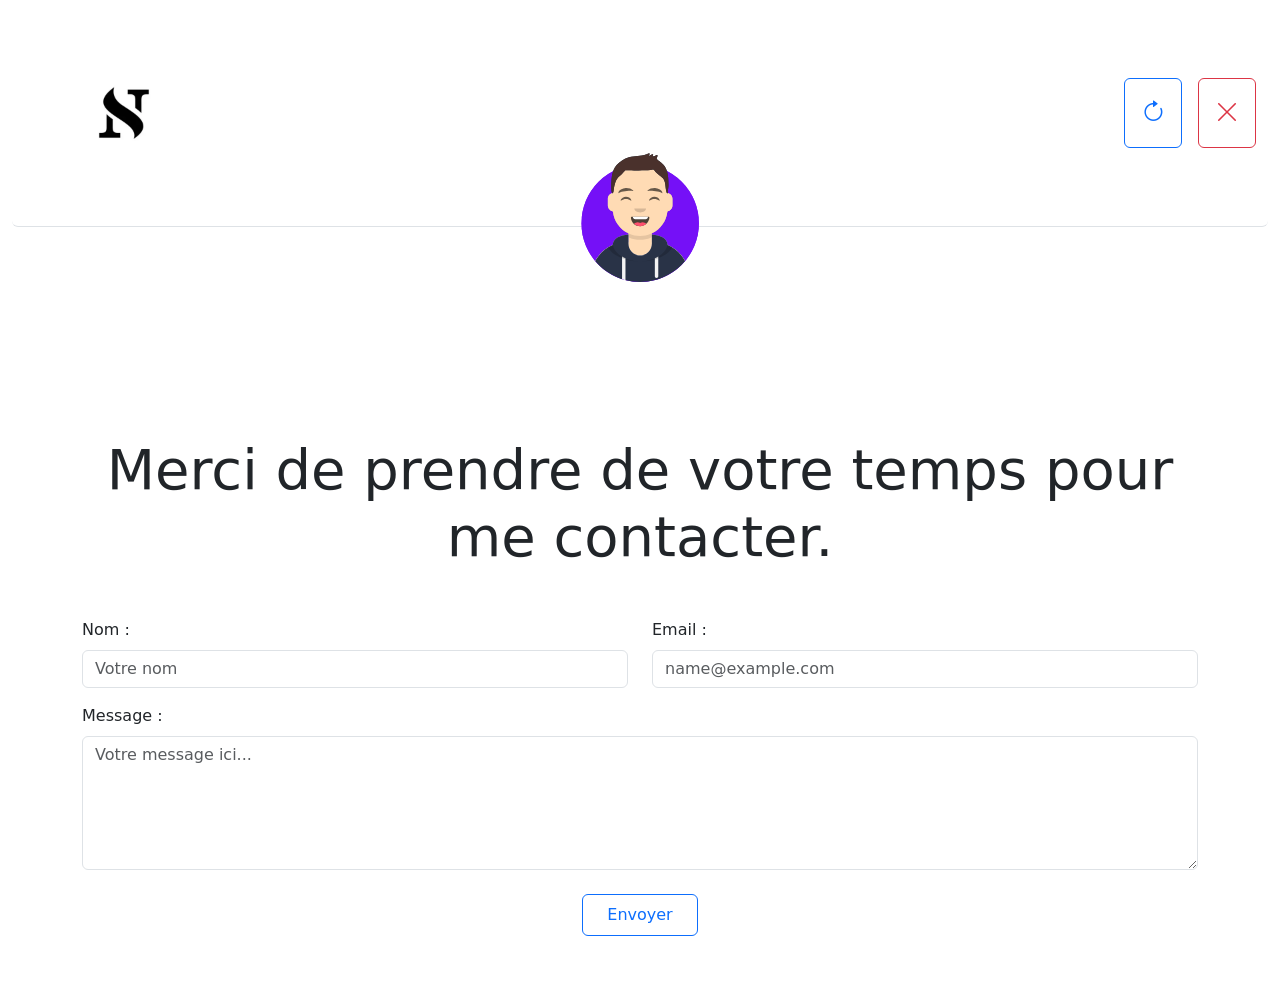
==== frontend/src/contact.html @ 76244762 "contact terminer non fonctionnel" ====
<!DOCTYPE html>
<html lang="en">
  <head>
    <meta charset="UTF-8" />
    <meta name="viewport" content="width=device-width, initial-scale=1.0" />
    <title>Contactez-moi</title>
    <link
      href="https://cdn.jsdelivr.net/npm/bootstrap@5.3.2/dist/css/bootstrap.min.css"
      rel="stylesheet"
    />
    <link
      rel="stylesheet"
      href="https://cdn.jsdelivr.net/npm/bootstrap-icons@1.10.5/font/bootstrap-icons.css"
    />
    <link href="index.css" rel="stylesheet" />
  </head>
  <body>
    <div class="container-fluid" id="navbar">
      <nav class="navbar navbar-expand-lg bg-white rounded border-bottom">
        <div class="container-fluid">
          <a
            class="navbar-brand"
            href="https://cvsillairenoah.fr"
            target="_blank"
          >
            <img
              src="./assets/logo.webp"
              class="img-fluid rounded"
              width="200"
              height="200"
            />
          </a>
          <button
            class="navbar-toggler"
            type="button"
            data-bs-toggle="collapse"
            data-bs-target="#navbarNavAltMarkup"
            aria-controls="navbarNavAltMarkup"
            aria-expanded="false"
            aria-label="Toggle navigation"
          >
            <span class="navbar-toggler-icon"></span>
          </button>

          <div
            class="collapse navbar-collapse justify-content-end"
            id="navbarNavAltMarkup"
          >
            <div class="d-flex justify-content-center gap-3">
              <button
                type="button"
                class="btn btn-outline-primary p-3"
                onclick="location.reload()"
                aria-label="Reload"
              >
                <i class="bi bi-arrow-clockwise fs-4"></i>
              </button>

              <a
                href="index.html"
                class="btn btn-outline-danger p-3"
                aria-label="Fermer"
              >
                <i class="bi bi-x-lg fs-4"></i>
              </a>
            </div>
          </div>
        </div>
      </nav>
    </div>

    <div class="container text-center negative-margin-top-img">
      <img
        src="./assets/noah.svg"
        class="img-fluid rounded p-3"
        width="150"
        height="150"
      />
    </div>

    <div class="container text-center my-5">
  <h1 class="display-4 mb-5">
    Merci de prendre de votre temps pour me contacter.
  </h1>

  <form>
    <div class="row mb-3">
      <div class="col-md-6 text-start">
        <label for="exampleFormControlInput2" class="form-label">Nom :</label>
        <input
          type="text"
          class="form-control"
          id="exampleFormControlInput2"
          placeholder="Votre nom"
        />
      </div>

      <div class="col-md-6 text-start">
        <label for="exampleFormControlInput1" class="form-label">Email :</label>
        <input
          type="email"
          class="form-control"
          id="exampleFormControlInput1"
          placeholder="name@example.com"
        />
      </div>
    </div>

    <div class="row mb-4">
      <div class="col text-start">
        <label for="exampleFormControlTextarea1" class="form-label">Message :</label>
        <textarea
          class="form-control"
          id="exampleFormControlTextarea1"
          rows="5"
          placeholder="Votre message ici..."
        ></textarea>
      </div>
    </div>

    <button type="submit" class="btn btn-outline-primary px-4 py-2">
      Envoyer
    </button>
  </form>
</div>
    </div>

    <script src="https://cdn.jsdelivr.net/npm/bootstrap@5.3.2/dist/js/bootstrap.bundle.min.js"></script>
  </body>
</html>
---- frontend/src/index.css ----
.negative-margin-top {
  position: relative;
  top: -100px;
}
.negative-margin-bottom {
  position: relative;
  bottom: -50px;
}
.negative-margin-top-img {
  position: relative;
  top: -90px;
}

/* Appliquer à toutes les cartes */
.card-large {
  min-height: 200px;   
  min-width: 350px;      /* Hauteur minimale */
  padding: 1.5rem;           /* Plus de contenu respirable */
  font-size: 1rem;           /* Texte légèrement agrandi */
  display: flex;
  flex-direction: column;
  justify-content: center;   /* Centrage vertical du contenu */
}

/* Responsive : sur mobile, les cartes prennent plus de largeur */
@media (max-width: 768px) {
  .card-large {
    width: 90% !important;
  }
}
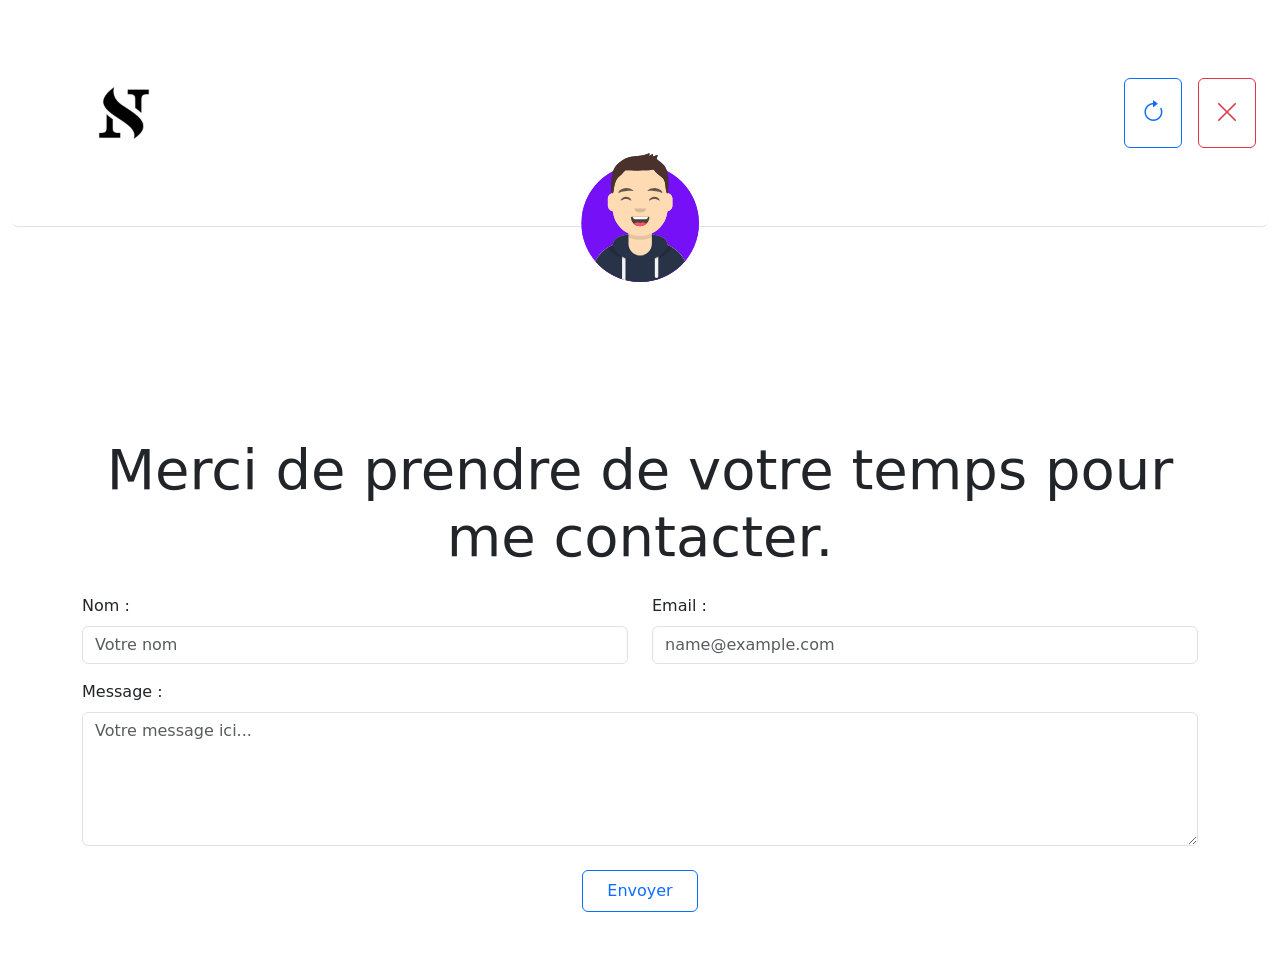
==== commit b18abe96: "formulaire fonctionnel + reception du mail sur mon telephone" ====
--- a/frontend/src/contact.html
+++ b/frontend/src/contact.html
@@ -1,66 +1,29 @@
 <!DOCTYPE html>
-<html lang="en">
+<html lang="fr">
   <head>
     <meta charset="UTF-8" />
     <meta name="viewport" content="width=device-width, initial-scale=1.0" />
     <title>Contactez-moi</title>
-    <link
-      href="https://cdn.jsdelivr.net/npm/bootstrap@5.3.2/dist/css/bootstrap.min.css"
-      rel="stylesheet"
-    />
-    <link
-      rel="stylesheet"
-      href="https://cdn.jsdelivr.net/npm/bootstrap-icons@1.10.5/font/bootstrap-icons.css"
-    />
+    <link href="https://cdn.jsdelivr.net/npm/bootstrap@5.3.2/dist/css/bootstrap.min.css" rel="stylesheet" />
+    <link rel="stylesheet" href="https://cdn.jsdelivr.net/npm/bootstrap-icons@1.10.5/font/bootstrap-icons.css" />
     <link href="index.css" rel="stylesheet" />
   </head>
   <body>
     <div class="container-fluid" id="navbar">
       <nav class="navbar navbar-expand-lg bg-white rounded border-bottom">
         <div class="container-fluid">
-          <a
-            class="navbar-brand"
-            href="https://cvsillairenoah.fr"
-            target="_blank"
-          >
-            <img
-              src="./assets/logo.webp"
-              class="img-fluid rounded"
-              width="200"
-              height="200"
-            />
+          <a class="navbar-brand" href="https://cvsillairenoah.fr" target="_blank" rel="noopener noreferrer">
+            <img src="./assets/logo.webp" class="img-fluid rounded" width="200" height="200" alt="Logo Noah Sillaire" />
           </a>
-          <button
-            class="navbar-toggler"
-            type="button"
-            data-bs-toggle="collapse"
-            data-bs-target="#navbarNavAltMarkup"
-            aria-controls="navbarNavAltMarkup"
-            aria-expanded="false"
-            aria-label="Toggle navigation"
-          >
+          <button class="navbar-toggler" type="button" data-bs-toggle="collapse" data-bs-target="#navbarNavAltMarkup">
             <span class="navbar-toggler-icon"></span>
           </button>
-
-          <div
-            class="collapse navbar-collapse justify-content-end"
-            id="navbarNavAltMarkup"
-          >
-            <div class="d-flex justify-content-center gap-3">
-              <button
-                type="button"
-                class="btn btn-outline-primary p-3"
-                onclick="location.reload()"
-                aria-label="Reload"
-              >
+          <div class="collapse navbar-collapse justify-content-end" id="navbarNavAltMarkup">
+            <div class="d-flex gap-3">
+              <button type="button" class="btn btn-outline-primary p-3" onclick="location.reload()">
                 <i class="bi bi-arrow-clockwise fs-4"></i>
               </button>
-
-              <a
-                href="index.html"
-                class="btn btn-outline-danger p-3"
-                aria-label="Fermer"
-              >
+              <a href="index.html" class="btn btn-outline-danger p-3">
                 <i class="bi bi-x-lg fs-4"></i>
               </a>
             </div>
@@ -70,61 +33,50 @@
     </div>
 
     <div class="container text-center negative-margin-top-img">
-      <img
-        src="./assets/noah.svg"
-        class="img-fluid rounded p-3"
-        width="150"
-        height="150"
-      />
+      <img src="./assets/noah.svg" class="img-fluid rounded p-3" width="150" height="150" alt="Portrait Noah" />
     </div>
 
     <div class="container text-center my-5">
-  <h1 class="display-4 mb-5">
-    Merci de prendre de votre temps pour me contacter.
-  </h1>
-
-  <form>
-    <div class="row mb-3">
-      <div class="col-md-6 text-start">
-        <label for="exampleFormControlInput2" class="form-label">Nom :</label>
-        <input
-          type="text"
-          class="form-control"
-          id="exampleFormControlInput2"
-          placeholder="Votre nom"
-        />
-      </div>
-
-      <div class="col-md-6 text-start">
-        <label for="exampleFormControlInput1" class="form-label">Email :</label>
-        <input
-          type="email"
-          class="form-control"
-          id="exampleFormControlInput1"
-          placeholder="name@example.com"
-        />
-      </div>
-    </div>
-
-    <div class="row mb-4">
-      <div class="col text-start">
-        <label for="exampleFormControlTextarea1" class="form-label">Message :</label>
-        <textarea
-          class="form-control"
-          id="exampleFormControlTextarea1"
-          rows="5"
-          placeholder="Votre message ici..."
-        ></textarea>
-      </div>
-    </div>
-
-    <button type="submit" class="btn btn-outline-primary px-4 py-2">
-      Envoyer
-    </button>
-  </form>
-</div>
+      <h1 class="display-4 mb-4">Merci de prendre de votre temps pour me contacter.</h1>
+      <form action="https://formspree.io/f/mdkqzken" method="POST" id="contact-form">
+        <div class="row mb-3">
+          <div class="col-md-6 text-start">
+            <label for="name" class="form-label">Nom :</label>
+            <input type="text" class="form-control" id="name" name="name" placeholder="Votre nom" required />
+          </div>
+          <div class="col-md-6 text-start">
+            <label for="email" class="form-label">Email :</label>
+            <input type="email" class="form-control" id="email" name="email" placeholder="name@example.com" required />
+          </div>
+        </div>
+        <div class="row mb-4">
+          <div class="col text-start">
+            <label for="message" class="form-label">Message :</label>
+            <textarea class="form-control" id="message" name="message" rows="5" placeholder="Votre message ici..." required></textarea>
+          </div>
+        </div>
+        <button type="submit" class="btn btn-outline-primary px-4 py-2">Envoyer</button>
+      </form>
     </div>
 
     <script src="https://cdn.jsdelivr.net/npm/bootstrap@5.3.2/dist/js/bootstrap.bundle.min.js"></script>
+    <script>
+      document.getElementById("contact-form").addEventListener("submit", async function(e) {
+        e.preventDefault();
+        const form = e.target;
+        const data = new FormData(form);
+        const response = await fetch(form.action, {
+          method: form.method,
+          body: data,
+          headers: { 'Accept': 'application/json' }
+        });
+        if (response.ok) {
+          alert("✅ Votre mail a bien été envoyé !");
+          form.reset();
+        } else {
+          alert("❌ Une erreur est survenue, veuillez réessayer.");
+        }
+      });
+    </script>
   </body>
-</html>
+</html>
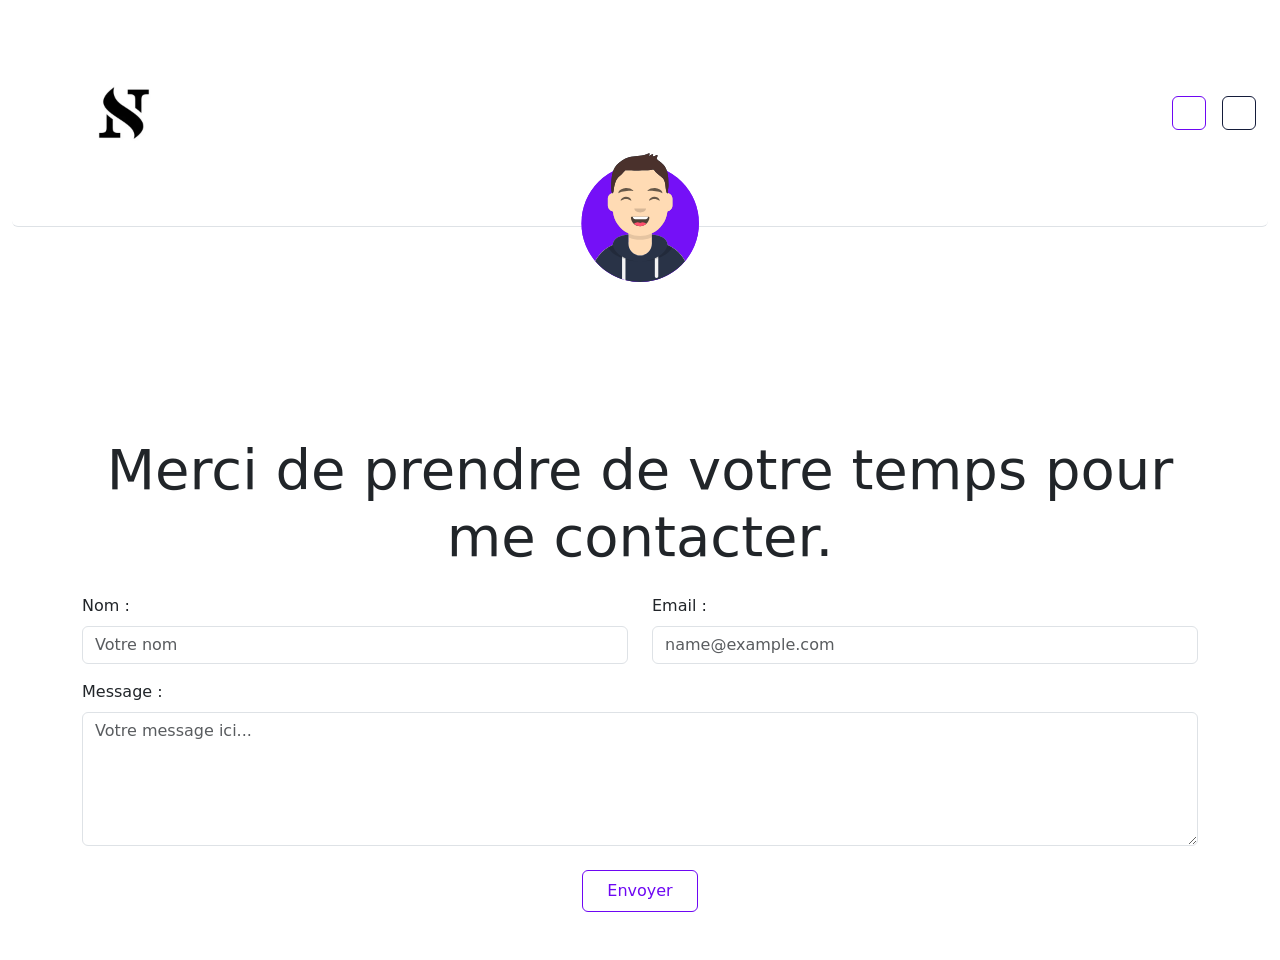
==== commit a001669a: "Fin de perosnnalisatioon : Manque typo" ====
--- a/frontend/src/contact.html
+++ b/frontend/src/contact.html
@@ -4,9 +4,15 @@
     <meta charset="UTF-8" />
     <meta name="viewport" content="width=device-width, initial-scale=1.0" />
     <title>Contactez-moi</title>
-    <link href="https://cdn.jsdelivr.net/npm/bootstrap@5.3.2/dist/css/bootstrap.min.css" rel="stylesheet" />
-    <link rel="stylesheet" href="https://cdn.jsdelivr.net/npm/bootstrap-icons@1.10.5/font/bootstrap-icons.css" />
-    <link href="index.css" rel="stylesheet" />
+    <link
+      rel="stylesheet"
+      href="./node_modules/bootstrap/dist/css/bootstrap.min.css"
+    />
+    <link
+      rel="stylesheet"
+      href="./node_modules/bootstrap-icons/font/bootstrap-icons.css"
+    />
+    <link rel="stylesheet" href="./css/style.css"
   </head>
   <body>
     <div class="container-fluid" id="navbar">
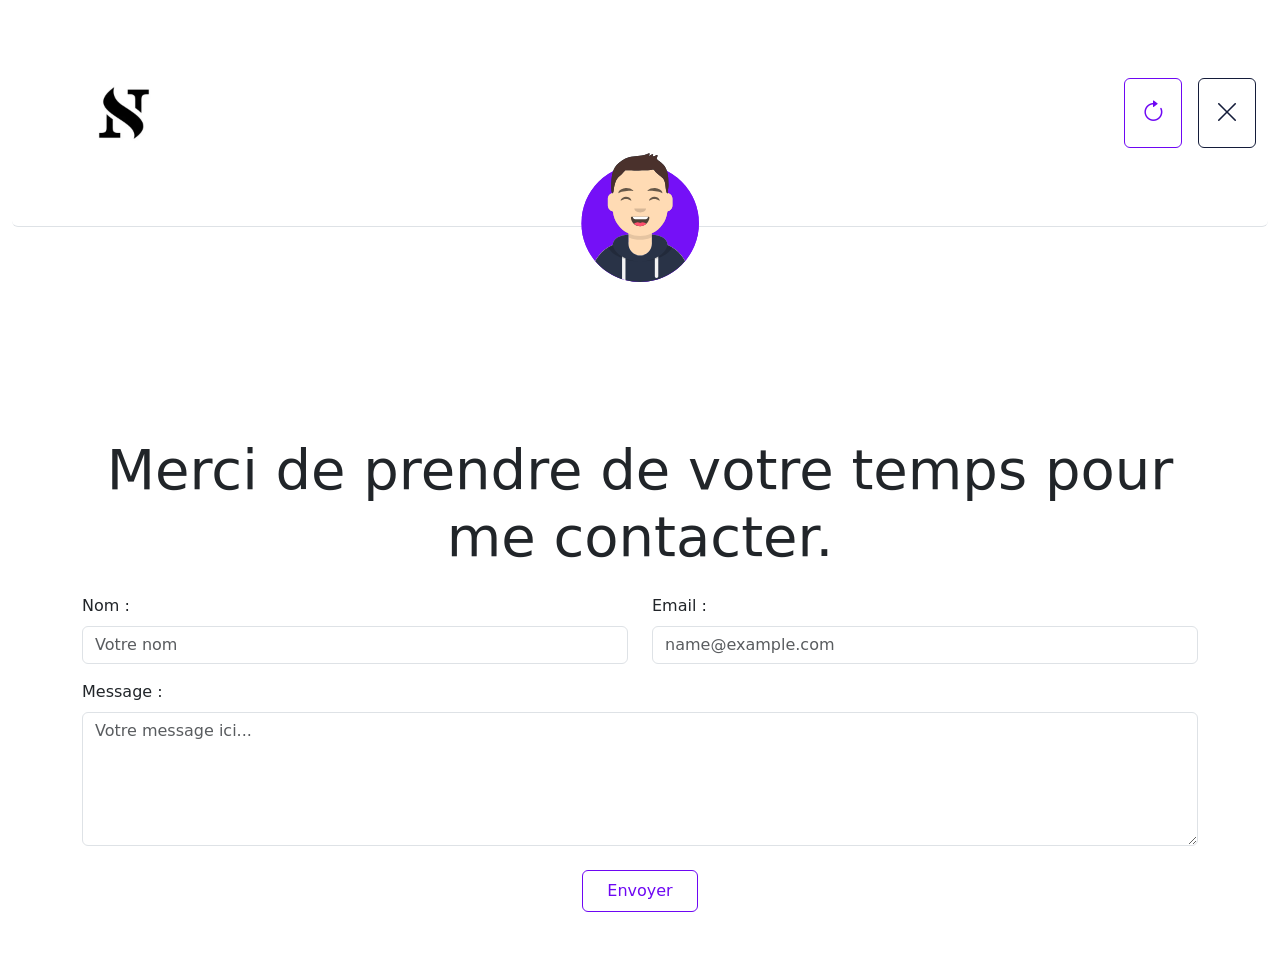
==== commit ec9c1821: "idem cdn dans le contact" ====
--- a/frontend/src/contact.html
+++ b/frontend/src/contact.html
@@ -3,16 +3,19 @@
   <head>
     <meta charset="UTF-8" />
     <meta name="viewport" content="width=device-width, initial-scale=1.0" />
-    <title>Contactez-moi</title>
+    <title>Portfolio Noah | Contact </title>
+
     <link
       rel="stylesheet"
-      href="./node_modules/bootstrap/dist/css/bootstrap.min.css"
+      href="https://cdn.jsdelivr.net/npm/bootstrap@5.3.2/dist/css/bootstrap.min.css"
     />
+
     <link
       rel="stylesheet"
-      href="./node_modules/bootstrap-icons/font/bootstrap-icons.css"
+      href="https://cdn.jsdelivr.net/npm/bootstrap-icons@1.11.1/font/bootstrap-icons.css"
     />
-    <link rel="stylesheet" href="./css/style.css"
+
+    <link rel="stylesheet" href="./css/style.css" />
   </head>
   <body>
     <div class="container-fluid" id="navbar">
